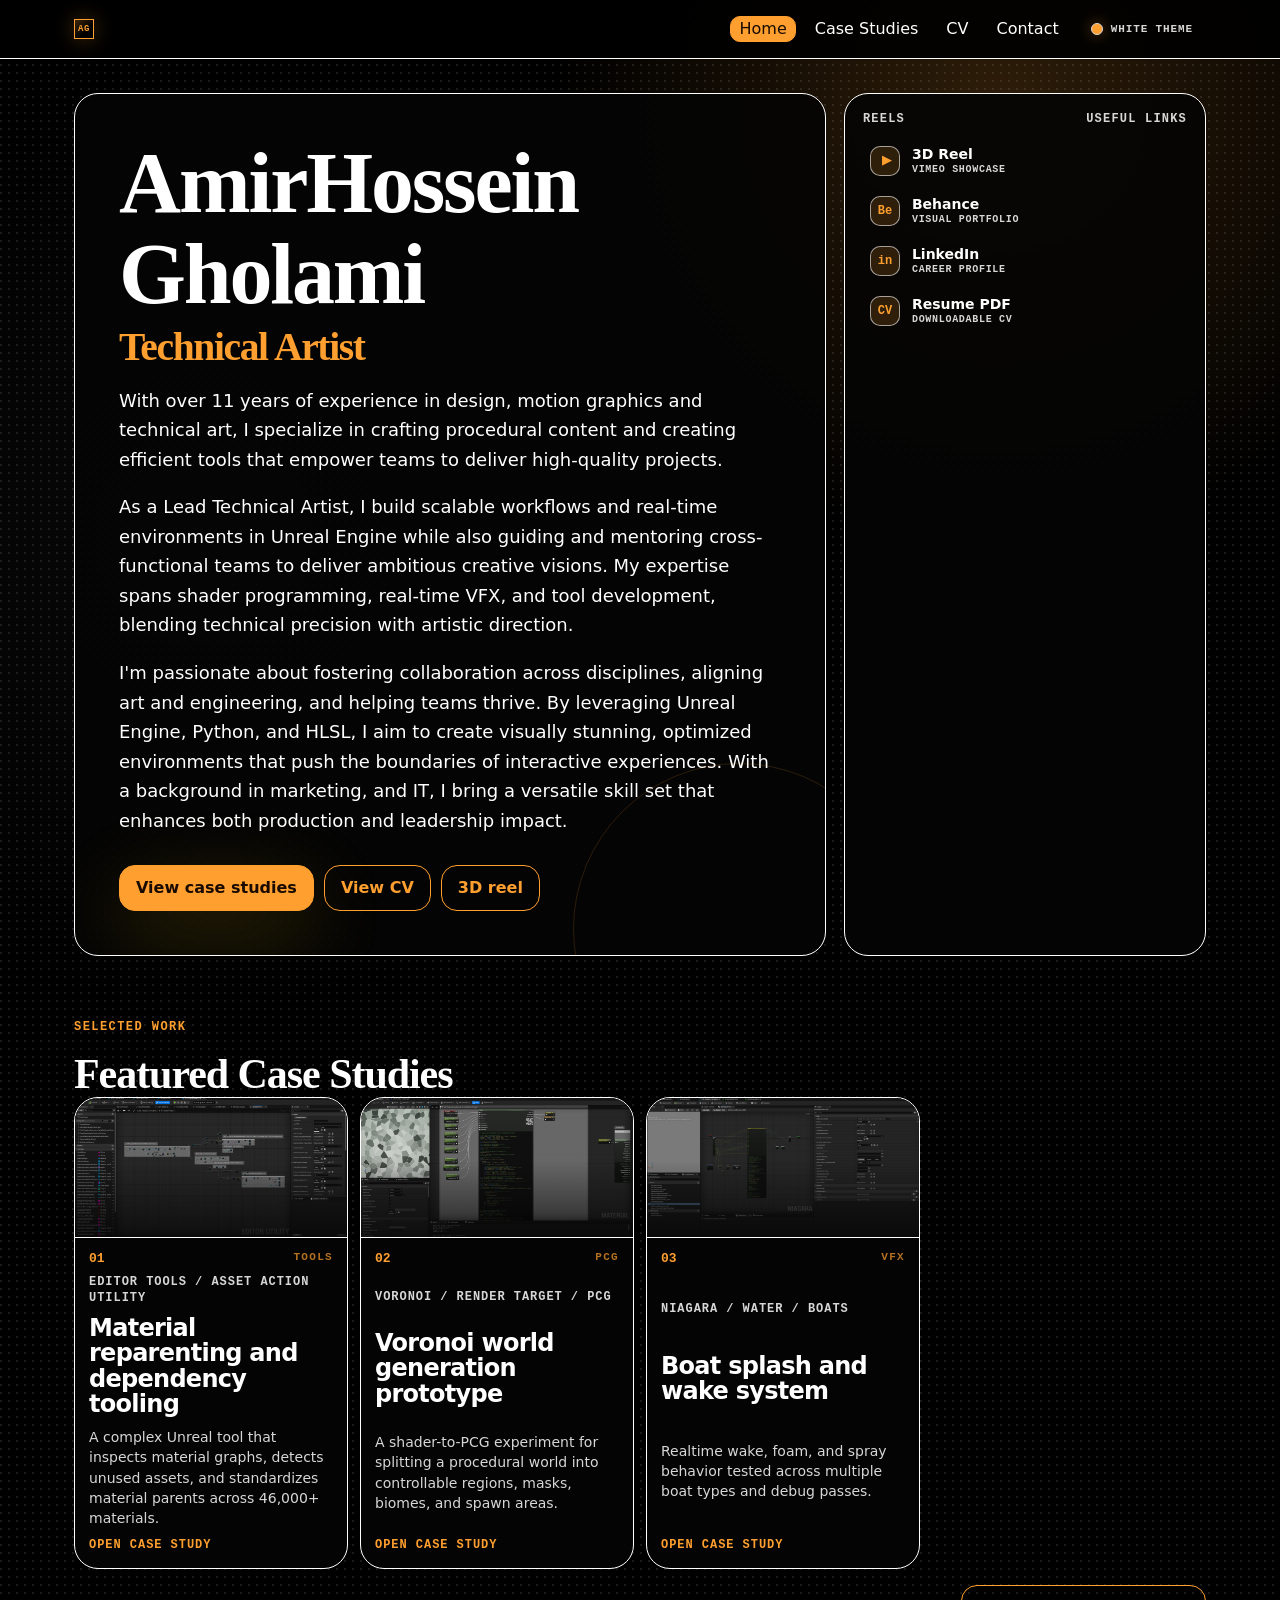
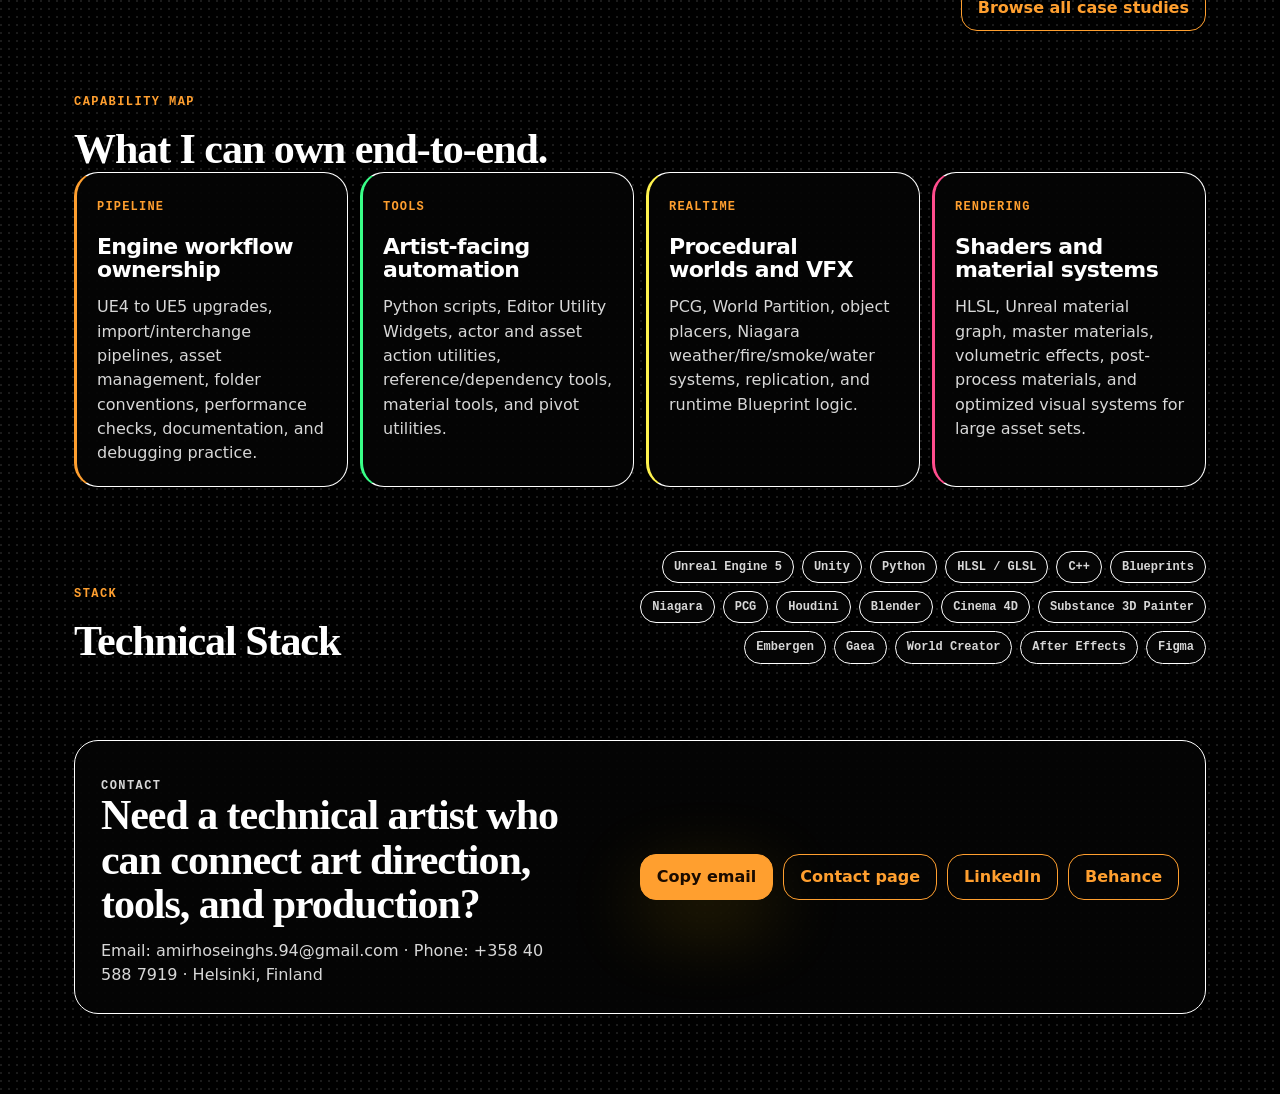
==== index.html @ 8583f456 "Publish website" ====
﻿<!doctype html>
<html lang="en">
<head>
  <meta charset="utf-8" />
  <meta name="viewport" content="width=device-width, initial-scale=1" />
  <title>Amir Hossein Gholami | Technical Art Portfolio</title>
  <script>try{var p=new URLSearchParams(location.search);var t=p.get('theme')||localStorage.getItem('amir-portfolio-theme');if(t==='light'||t==='dark'){document.documentElement.dataset.theme=t;localStorage.setItem('amir-portfolio-theme',t);}}catch(error){}</script>
  <link rel="stylesheet" href="css/portfolio.css" />
</head>
<body data-section="home">
  <header class="site-header">
    <nav class="nav" aria-label="Portfolio navigation">
      <a class="brand" href="index.html" aria-label="Amir Hossein Gholami portfolio home">
        <span class="brand-mark">AG</span>
      </a>
      <div class="nav-links">
        <a href="index.html" aria-current="page">Home</a>
        <a href="case-studies.html">Case Studies</a>
        <a href="cv.html">CV</a>
        <a href="contact.html">Contact</a>
        <button class="theme-toggle" type="button" data-theme-toggle aria-label="Switch to white theme" aria-pressed="false">White theme</button>
      </div>
    </nav>
  </header>

  <main>
    <section class="hero-shell" aria-labelledby="hero-title">
      <div class="hero-copy">
        <h1 id="hero-title"><span>AmirHossein Gholami</span><span class="hero-title-role">Technical Artist</span></h1>
        <p class="hero-lede">With over 11 years of experience in design, motion graphics and technical art, I specialize in crafting procedural content and creating efficient tools that empower teams to deliver high-quality projects.</p>
        <p class="hero-lede">As a Lead Technical Artist, I build scalable workflows and real-time environments in Unreal Engine while also guiding and mentoring cross-functional teams to deliver ambitious creative visions. My expertise spans shader programming, real-time VFX, and tool development, blending technical precision with artistic direction.</p>
        <p class="hero-lede">I'm passionate about fostering collaboration across disciplines, aligning art and engineering, and helping teams thrive. By leveraging Unreal Engine, Python, and HLSL, I aim to create visually stunning, optimized environments that push the boundaries of interactive experiences. With a background in marketing, and IT, I bring a versatile skill set that enhances both production and leadership impact.</p>
        <div class="action-row">
          <a class="primary-action" href="case-studies.html">View case studies</a>
          <a class="secondary-action" href="cv.html">View CV</a>
          <a class="secondary-action" href="https://vimeo.com/789428774" target="_blank" rel="noreferrer">3D reel</a>
        </div>
      </div>
      <aside class="hero-board reel-board" aria-label="Reels and useful links">
        <div class="board-topline"><span>Reels</span><span>Useful links</span></div>
        <div class="reel-card-grid">
          <a class="reel-card reel-video" href="https://vimeo.com/789428774" target="_blank" rel="noreferrer">
            <span class="reel-thumb" aria-hidden="true"><span class="play-mark">▶</span></span>
            <span class="reel-copy"><strong>3D Reel</strong><em>Vimeo showcase</em></span>
          </a>
          <a class="reel-card reel-behance" href="http://www.behance.net/amirzakeo" target="_blank" rel="noreferrer">
            <span class="reel-thumb" aria-hidden="true"><span>Be</span></span>
            <span class="reel-copy"><strong>Behance</strong><em>Visual portfolio</em></span>
          </a>
          <a class="reel-card reel-linkedin" href="https://fi.linkedin.com/in/amirhosseingholami" target="_blank" rel="noreferrer">
            <span class="reel-thumb" aria-hidden="true"><span>in</span></span>
            <span class="reel-copy"><strong>LinkedIn</strong><em>Career profile</em></span>
          </a>
          <a class="reel-card reel-cv" href="assets/documents/AmirHosseinGholami-TA-CV.pdf" target="_blank" rel="noreferrer">
            <span class="reel-thumb" aria-hidden="true"><span>CV</span></span>
            <span class="reel-copy"><strong>Resume PDF</strong><em>Downloadable CV</em></span>
          </a>
        </div>
      </aside>
    </section>

    <section class="section split-section" id="projects" aria-labelledby="projects-title">
      <div>
        <p class="kicker">Selected work</p>
        <h2 id="projects-title">Featured Case Studies</h2>
      </div>
    </section>

    <section class="project-grid featured-grid" aria-label="Featured case study links">
      <a class="project-tile" href="projects/material-reparenting-tool.html">
        <span class="tile-media"><img src="assets/case-studies/MaterialReparentingTool/MaterialReparenting.png" alt="Material reparenting tool screenshot" /></span>
        <span class="tile-body" data-category="Tools">
          <span class="tile-index">01</span>
          <span class="tile-meta">Editor Tools / Asset Action Utility</span>
          <h3>Material reparenting and dependency tooling</h3>
          <p>A complex Unreal tool that inspects material graphs, detects unused assets, and standardizes material parents across 46,000+ materials.</p>
          <span class="tile-link">Open case study</span>
        </span>
      </a>
      <a class="project-tile" href="projects/voronoi-world-generation.html">
        <span class="tile-media"><img src="assets/case-studies/VoronoiWorldGenerator/VoronoiWorldGenerator.png" alt="Voronoi procedural world generation screenshot" /></span>
        <span class="tile-body" data-category="PCG">
          <span class="tile-index">02</span>
          <span class="tile-meta">Voronoi / Render Target / PCG</span>
          <h3>Voronoi world generation prototype</h3>
          <p>A shader-to-PCG experiment for splitting a procedural world into controllable regions, masks, biomes, and spawn areas.</p>
          <span class="tile-link">Open case study</span>
        </span>
      </a>
      <a class="project-tile" href="projects/boat-splash-system.html">
        <span class="tile-media"><img src="assets/case-studies/BoatSplashSystem/BoatSplashSystem.png" alt="Boat splash system screenshot" /></span>
        <span class="tile-body" data-category="VFX">
          <span class="tile-index">03</span>
          <span class="tile-meta">Niagara / Water / Boats</span>
          <h3>Boat splash and wake system</h3>
          <p>Realtime wake, foam, and spray behavior tested across multiple boat types and debug passes.</p>
          <span class="tile-link">Open case study</span>
        </span>
      </a>
    </section>

    <div class="section-cta">
      <a class="secondary-action" href="case-studies.html">Browse all case studies</a>
    </div>

    <section class="section" id="capabilities" aria-labelledby="capabilities-title">
      <div class="section-head">
        <div>
          <p class="kicker">Capability map</p>
          <h2 id="capabilities-title">What I can own end-to-end.</h2>
        </div>
      </div>
      <div class="capability-lanes">
        <article class="lane-card"><span>Pipeline</span><h3>Engine workflow ownership</h3><p>UE4 to UE5 upgrades, import/interchange pipelines, asset management, folder conventions, performance checks, documentation, and debugging practice.</p></article>
        <article class="lane-card"><span>Tools</span><h3>Artist-facing automation</h3><p>Python scripts, Editor Utility Widgets, actor and asset action utilities, reference/dependency tools, material tools, and pivot utilities.</p></article>
        <article class="lane-card"><span>Realtime</span><h3>Procedural worlds and VFX</h3><p>PCG, World Partition, object placers, Niagara weather/fire/smoke/water systems, replication, and runtime Blueprint logic.</p></article>
        <article class="lane-card"><span>Rendering</span><h3>Shaders and material systems</h3><p>HLSL, Unreal material graph, master materials, volumetric effects, post-process materials, and optimized visual systems for large asset sets.</p></article>
      </div>
    </section>

    <section class="section stack-section" id="stack" aria-labelledby="stack-title">
      <div>
        <p class="kicker">Stack</p>
        <h2 id="stack-title">Technical Stack</h2>
      </div>
      <div class="stack-cloud" aria-label="Tools and technologies">
        <span>Unreal Engine 5</span><span>Unity</span><span>Python</span><span>HLSL / GLSL</span><span>C++</span><span>Blueprints</span><span>Niagara</span><span>PCG</span><span>Houdini</span><span>Blender</span><span>Cinema 4D</span><span>Substance 3D Painter</span><span>Embergen</span><span>Gaea</span><span>World Creator</span><span>After Effects</span><span>Figma</span>
      </div>
    </section>

    <section class="contact-band" id="contact" aria-labelledby="contact-title">
      <div>
        <p class="kicker">Contact</p>
        <h2 id="contact-title">Need a technical artist who can connect art direction, tools, and production?</h2>
        <p>Email: <span id="emailText">amirhoseinghs.94@gmail.com</span> · Phone: +358 40 588 7919 · Helsinki, Finland</p>
      </div>
      <div class="contact-actions">
        <button class="primary-action" type="button" data-copy-email>Copy email</button>
        <a class="secondary-action" href="contact.html">Contact page</a>
        <a class="secondary-action" href="https://fi.linkedin.com/in/amirhosseingholami" target="_blank" rel="noreferrer">LinkedIn</a>
        <a class="secondary-action" href="http://www.behance.net/amirzakeo" target="_blank" rel="noreferrer">Behance</a>
      </div>
    </section>
  </main>

  <div class="toast" id="toast" role="status" aria-live="polite">Email copied</div>
  <script src="js/portfolio.js"></script>
</body>
</html>
---- css/portfolio.css ----
:root {
  color-scheme: dark;
  --bg: #000000;
  --surface: #050505;
  --surface-warm: #0d0d0d;
  --fg: #ffffff;
  --fg-2: #f8f7ff;
  --muted: #d7d7d7;
  --meta: #FDC800;
  --border: #ffffff;
  --border-soft: rgba(255, 255, 255, 0.32);
  --canvas-dot: rgba(150, 150, 150, 0.18);
  --accent: #FDC800;
  --accent-on: #0a0a00;
  --accent-hover: color-mix(in oklab, var(--accent), black 8%);
  --accent-active: color-mix(in oklab, var(--accent), black 14%);
  --success: #39ff88;
  --warn: #fff34d;
  --danger: #ff4d8d;
  --font-display: Georgia, "Times New Roman", serif;
  --font-body: Inter, system-ui, sans-serif;
  --font-mono: "SF Mono", ui-monospace, Menlo, monospace;
  --text-xs: 12px;
  --text-sm: 14px;
  --text-base: 16px;
  --text-lg: 18px;
  --text-xl: 24px;
  --text-2xl: 36px;
  --text-3xl: 54px;
  --text-4xl: 76px;
  --leading-body: 1.52;
  --leading-tight: 1.06;
  --tracking-display: -0.025em;
  --space-1: 4px;
  --space-2: 8px;
  --space-3: 12px;
  --space-4: 16px;
  --space-5: 20px;
  --space-6: 24px;
  --space-8: 32px;
  --space-12: 48px;
  --section-y-desktop: 96px;
  --section-y-tablet: 68px;
  --section-y-phone: 48px;
  --radius-sm: 10px;
  --radius-md: 16px;
  --radius-lg: 24px;
  --radius-pill: 9999px;
  --elev-flat: none;
  --elev-ring: 0 0 0 1px var(--border);
  --elev-raised: 0 24px 80px rgba(253, 200, 0, 0.2);
  --focus-ring: 0 0 0 4px rgba(253, 200, 0, 0.34);
  --motion-fast: 150ms;
  --motion-base: 240ms;
  --ease-standard: cubic-bezier(0.2, 0, 0, 1);
  --container-max: 1180px;
  --container-gutter-desktop: 36px;
  --container-gutter-tablet: 24px;
  --container-gutter-phone: 16px;
}

:root[data-theme="light"] {
  color-scheme: light;
  --bg: #ffffff;
  --surface: #ffffff;
  --surface-warm: #f2f2f2;
  --fg: #050505;
  --fg-2: #111111;
  --muted: #4d4d4d;
  --meta: #9b7600;
  --border: #050505;
  --border-soft: rgba(0, 0, 0, 0.18);
  --canvas-dot: rgba(115, 115, 115, 0.16);
  --accent: #FDC800;
  --accent-on: #050505;
  --accent-hover: color-mix(in oklab, var(--accent), black 8%);
  --accent-active: color-mix(in oklab, var(--accent), black 14%);
  --success: #067a3d;
  --warn: #9b7600;
  --danger: #b4234e;
  --elev-raised: 0 18px 54px rgba(0, 0, 0, 0.12);
  --focus-ring: 0 0 0 4px rgba(253, 200, 0, 0.42);
}

body[data-section="case-studies"] {
  --accent: #35e07d;
  --accent-on: #021208;
  --accent-hover: color-mix(in oklab, var(--accent), black 8%);
  --accent-active: color-mix(in oklab, var(--accent), black 14%);
  --focus-ring: 0 0 0 4px color-mix(in oklab, var(--accent) 34%, transparent);
}

body[data-section="home"] {
  --accent: #ff9f2f;
  --accent-on: #1a0b00;
  --accent-hover: color-mix(in oklab, var(--accent), black 8%);
  --accent-active: color-mix(in oklab, var(--accent), black 14%);
  --focus-ring: 0 0 0 4px color-mix(in oklab, var(--accent) 34%, transparent);
}

body[data-section="cv"] {
  --accent: #4da3ff;
  --accent-on: #03101f;
  --accent-hover: color-mix(in oklab, var(--accent), black 8%);
  --accent-active: color-mix(in oklab, var(--accent), black 14%);
  --focus-ring: 0 0 0 4px color-mix(in oklab, var(--accent) 34%, transparent);
}

body[data-section="contact"] {
  --accent: #FDC800;
  --accent-on: #0a0a00;
  --accent-hover: color-mix(in oklab, var(--accent), black 8%);
  --accent-active: color-mix(in oklab, var(--accent), black 14%);
  --focus-ring: 0 0 0 4px color-mix(in oklab, var(--accent) 34%, transparent);
}

:root[data-theme="light"] body[data-section="home"] {
  --accent: #a84f00;
  --accent-on: #ffffff;
  --focus-ring: 0 0 0 4px color-mix(in oklab, var(--accent) 28%, transparent);
}
:root[data-theme="light"] body[data-section="case-studies"] { --accent-on: #021208; }
:root[data-theme="light"] body[data-section="cv"] { --accent-on: #03101f; }
:root[data-theme="light"] body[data-section="contact"] {
  --accent: #FDC800;
  --accent-on: #0a0a00;
  --focus-ring: 0 0 0 4px color-mix(in oklab, var(--accent) 42%, transparent);
}

* { box-sizing: border-box; }
html { scroll-behavior: smooth; overflow-x: clip; }
body {
  margin: 0;
  min-height: 100vh;
  width: 100%;
  overflow-x: hidden;
  color: var(--fg);
  background:
    radial-gradient(circle at 1px 1px, var(--canvas-dot) 1px, transparent 0) 0 0 / 8px 8px,
    radial-gradient(circle at 78% 4%, color-mix(in oklab, var(--accent) 18%, transparent), transparent 28rem),
    radial-gradient(circle at 16% 20%, color-mix(in oklab, var(--surface-warm) 64%, transparent), transparent 30rem),
    linear-gradient(180deg, var(--bg), color-mix(in oklab, var(--bg), black 18%));
  font: var(--text-base)/var(--leading-body) var(--font-body);
  -webkit-font-smoothing: antialiased;
}

a { color: inherit; text-decoration: none; }
button { font: inherit; }
img, svg, video, canvas, iframe { max-width: 100%; }
main, section, article, aside, div, header, footer, nav, form, label, input, textarea, select, button, a, p, li, h1, h2, h3, strong, span { min-width: 0; }
p, li, a, strong, span, input, textarea, select { overflow-wrap: anywhere; }

.site-header {
  position: sticky;
  top: 0;
  z-index: 20;
  border-bottom: 1px solid var(--border);
  background: color-mix(in oklab, var(--bg) 90%, transparent);
  backdrop-filter: blur(14px);
  transform: translateY(0);
  transition: transform var(--motion-base) var(--ease-standard);
  will-change: transform;
}

.site-header.is-hidden {
  transform: translateY(-100%);
}

.nav {
  max-width: var(--container-max);
  min-height: 58px;
  margin: 0 auto;
  padding: 0 var(--container-gutter-tablet);
  display: flex;
  align-items: center;
  justify-content: space-between;
  gap: 18px;
}

.brand, .nav-links, .action-row, .contact-actions { display: flex; align-items: center; gap: 10px; flex-wrap: wrap; }
.brand { color: var(--muted); font: 700 13px/1 var(--font-mono); letter-spacing: .04em; text-transform: uppercase; }
.brand-mark {
  width: 20px;
  height: 20px;
  display: grid;
  place-items: center;
  border: 1px solid var(--accent);
  color: var(--accent);
  background: linear-gradient(135deg, color-mix(in oklab, var(--accent) 24%, transparent), transparent 64%);
  font: 800 9px/1 var(--font-mono);
  box-shadow: 0 0 20px color-mix(in oklab, var(--accent) 28%, transparent);
}

.nav-links a, .text-button, .theme-toggle {
  border: 1px solid transparent;
  border-radius: var(--radius-sm);
  background: transparent;
  color: var(--fg);
  cursor: pointer;
}

.nav-links a {
  min-height: 0;
  display: inline-flex;
  align-items: center;
  line-height: 1;
  padding: 4px 8px;
}

.text-button, .theme-toggle {
  min-height: 40px;
  padding: 0 12px;
}

.nav-links a:hover, .text-button:hover, .theme-toggle:hover, .nav-links a:focus-visible, .text-button:focus-visible, .theme-toggle:focus-visible {
  border-color: var(--accent);
  color: var(--accent);
  background: color-mix(in oklab, var(--accent) 10%, transparent);
  outline: none;
}

.nav-links a[href*="index"]:hover,
.nav-links a[href*="index"]:focus-visible {
  border-color: #a84f00;
  color: #a84f00;
  background: color-mix(in oklab, #a84f00 12%, transparent);
}

.nav-links a[href*="case-studies"]:hover,
.nav-links a[href*="case-studies"]:focus-visible {
  border-color: #35e07d;
  color: #35e07d;
  background: color-mix(in oklab, #35e07d 12%, transparent);
}

.nav-links a[href*="cv"]:hover,
.nav-links a[href*="cv"]:focus-visible {
  border-color: #4da3ff;
  color: #4da3ff;
  background: color-mix(in oklab, #4da3ff 12%, transparent);
}

.nav-links a[href*="contact"]:hover,
.nav-links a[href*="contact"]:focus-visible {
  border-color: #FDC800;
  color: #0a0a00;
  background: color-mix(in oklab, #FDC800 62%, transparent);
}

.theme-toggle {
  display: inline-flex;
  align-items: center;
  justify-content: center;
  gap: 8px;
  color: var(--muted);
  font: 800 11px/1 var(--font-mono);
  letter-spacing: .08em;
  text-transform: uppercase;
}

.theme-toggle::before {
  content: "";
  width: 10px;
  height: 10px;
  border: 1px solid currentColor;
  border-radius: 50%;
  background: var(--accent);
  box-shadow: 0 0 14px color-mix(in oklab, var(--accent) 38%, transparent);
}

.nav-links a[aria-current="page"] {
  padding: 4px 8px;
  border-color: var(--accent);
  color: var(--accent-on);
  background: var(--accent);
}

.nav-links a[href*="case-studies"][aria-current="page"] {
  border-color: #35e07d;
  color: #021208;
  background: #35e07d;
}

.nav-links a[href*="cv"][aria-current="page"] {
  border-color: #4da3ff;
  color: #03101f;
  background: #4da3ff;
}

.nav-links a[href*="contact"][aria-current="page"] {
  border-color: #FDC800;
  color: #0a0a00;
  background: #FDC800;
}

.nav-links a[aria-current="page"]:hover,
.nav-links a[aria-current="page"]:focus-visible {
  color: var(--accent-on);
  background: var(--accent-hover);
}

main { width: 100%; max-width: var(--container-max); margin: 0 auto; padding: 34px var(--container-gutter-tablet) 80px; }

.hero-shell {
  display: grid;
  grid-template-columns: minmax(0, 1.35fr) minmax(320px, .65fr);
  gap: 18px;
  align-items: stretch;
}

.hero-copy, .hero-board, .project-tile, .lane-card, .contact-band, .article-card, .article-hero, .evidence-table, .next-project, .media-panel, .contact-intro, .contact-card, .contact-form-panel, .cv-intro, .cv-snapshot, .profile-card, .timeline-body, .cv-list-card, .tool-card {
  width: 100%;
  border: 1px solid var(--border);
  border-radius: var(--radius-lg);
  background: color-mix(in oklab, var(--surface) 92%, transparent);
}

.hero-copy { padding: clamp(22px, 5vw, 44px); position: relative; overflow: hidden; }
.hero-copy::after {
  content: "";
  position: absolute;
  inset: auto -80px -140px auto;
  width: 330px;
  height: 330px;
  border: 1px solid color-mix(in oklab, var(--accent) 35%, transparent);
  border-radius: 50%;
  opacity: .45;
  pointer-events: none;
}

.kicker {
  margin: 0 0 18px;
  color: var(--accent);
  font: 700 var(--text-xs)/1.2 var(--font-mono);
  letter-spacing: .12em;
  text-transform: uppercase;
}

h1, h2, h3 { margin: 0; text-wrap: balance; overflow-wrap: anywhere; }
h1 { max-width: 12ch; font: 760 clamp(44px, 9vw, 86px)/var(--leading-tight) var(--font-display); letter-spacing: var(--tracking-display); }
#hero-title { max-width: 13ch; display: grid; gap: 8px; }
.hero-title-role { display: block; font-size: .46em; line-height: 1; letter-spacing: -.035em; color: var(--accent); }
h2 { font: 740 clamp(26px, 4.6vw, 42px)/var(--leading-tight) var(--font-display); letter-spacing: var(--tracking-display); }
h3 { font-size: clamp(20px, 2.3vw, 30px); line-height: 1.05; letter-spacing: -.03em; }

.hero-lede { max-width: 70ch; margin: 18px 0 0; color: var(--fg); font-size: clamp(16px, 1.7vw, 18px); line-height: 1.64; }
.action-row { margin-top: 30px; }
.primary-action, .secondary-action {
  min-height: 46px;
  display: inline-flex;
  align-items: center;
  justify-content: center;
  gap: 10px;
  padding: 0 16px;
  border-radius: var(--radius-md);
  border: 1px solid var(--accent);
  cursor: pointer;
  font-weight: 700;
  transition: transform var(--motion-fast) var(--ease-standard), box-shadow var(--motion-fast) var(--ease-standard), background var(--motion-fast) var(--ease-standard);
}
.primary-action { color: var(--accent-on); background: var(--accent); box-shadow: var(--elev-raised); }
.secondary-action { color: var(--accent); background: transparent; }
.primary-action:hover, .secondary-action:hover { transform: translateY(-2px); }

.hero-board { padding: 18px; display: grid; align-content: start; gap: 12px; }
.board-topline { display: flex; justify-content: space-between; color: var(--muted); font: 700 12px/1.2 var(--font-mono); text-transform: uppercase; letter-spacing: .1em; }
.signal-grid { display: grid; grid-template-columns: repeat(2, 1fr); gap: 10px; }
.signal-grid div { min-height: 132px; display: grid; align-content: space-between; padding: 16px; border: 1px solid var(--border); border-radius: var(--radius-md); background: var(--surface-warm); }
.signal-value { font: 800 clamp(32px, 5vw, 54px)/1 var(--font-mono); color: var(--fg); letter-spacing: -.08em; }
.signal-label { color: var(--muted); }
.availability-card { display: grid; grid-template-columns: auto 1fr; gap: 12px; align-items: start; padding: 16px; border-radius: var(--radius-md); background: color-mix(in oklab, var(--success) 12%, transparent); border: 1px solid color-mix(in oklab, var(--success) 40%, var(--border)); }
.availability-card p { margin: 0; color: var(--fg); }
.status-dot { width: 11px; height: 11px; margin-top: 7px; border-radius: 50%; background: var(--success); box-shadow: 0 0 20px var(--success); }

.reel-board { min-height: 100%; }
.reel-card-grid { display: grid; gap: 4px; }
.reel-card {
  display: flex;
  align-items: center;
  gap: 12px;
  min-height: 44px;
  padding: 7px 6px;
  border: 1px solid transparent;
  border-radius: var(--radius-sm);
  background: transparent;
  transition: color var(--motion-fast) var(--ease-standard), border-color var(--motion-fast) var(--ease-standard), background var(--motion-fast) var(--ease-standard);
}
.reel-card:hover, .reel-card:focus-visible {
  border-color: color-mix(in oklab, var(--accent) 64%, transparent);
  background: color-mix(in oklab, var(--accent) 8%, transparent);
  outline: none;
}
.reel-thumb {
  flex: 0 0 30px;
  width: 30px;
  height: 30px;
  display: inline-grid;
  place-items: center;
  border: 1px solid color-mix(in oklab, var(--border) 58%, transparent);
  border-radius: var(--radius-sm);
  background: color-mix(in oklab, var(--accent) 16%, transparent);
  color: var(--accent);
  font: 900 12px/1 var(--font-mono);
}
.reel-video .reel-thumb,
.reel-behance .reel-thumb,
.reel-linkedin .reel-thumb,
.reel-cv .reel-thumb { background: color-mix(in oklab, var(--accent) 16%, transparent); color: var(--accent); }
.play-mark { transform: translateX(2px); }
.reel-copy { display: grid; align-content: center; gap: 3px; }
.reel-copy strong { font-size: 14px; line-height: 1.05; }
.reel-copy em { color: var(--muted); font: 700 10px/1.2 var(--font-mono); letter-spacing: .07em; text-transform: uppercase; font-style: normal; }

.section { margin-top: 64px; }
.split-section, .section-head, .stack-section, .contact-band { display: grid; grid-template-columns: minmax(0, .9fr) minmax(300px, 1.1fr); gap: 22px; align-items: end; }
.section-head:not(:has(.section-note)) { grid-template-columns: 1fr; }
.section-note { margin: 0; color: var(--muted); font-size: 17px; }

.project-grid { display: grid; grid-template-columns: repeat(4, minmax(0, 1fr)); gap: 12px; }
.project-tile {
  width: 100%;
  min-height: 330px;
  padding: 0;
  display: grid;
  grid-template-rows: 140px 1fr;
  overflow: hidden;
  transition: transform 180ms ease, border-color 180ms ease, background 180ms ease;
}
.project-tile:hover, .project-tile:focus-visible { transform: translateY(-4px); border-color: var(--accent); outline: none; }
.project-tile.featured { grid-column: span 2; }
.tile-media { position: relative; min-height: 140px; border-bottom: 1px solid var(--border); overflow: hidden; background: var(--surface-warm); }
.tile-media img, .media-frame img { width: 100%; height: 100%; display: block; object-fit: cover; }
.tile-media::after, .media-frame::after {
  content: "";
  position: absolute;
  inset: 0;
  background: linear-gradient(180deg, transparent 45%, color-mix(in oklab, var(--bg) 62%, transparent));
  pointer-events: none;
}
.tile-body { min-height: 190px; padding: 14px; display: grid; align-content: space-between; gap: 10px; position: relative; }
.tile-body::before {
  content: attr(data-category);
  position: absolute;
  top: 14px;
  right: 14px;
  color: color-mix(in oklab, var(--accent) 70%, transparent);
  font: 800 11px/1 var(--font-mono);
  letter-spacing: .12em;
  text-transform: uppercase;
}
.tile-index { color: var(--accent); font: 800 13px/1 var(--font-mono); }
.tile-meta, .tile-link { color: var(--muted); font: 700 12px/1.3 var(--font-mono); letter-spacing: .08em; text-transform: uppercase; }
.project-tile h3 { font-size: clamp(18px, 1.9vw, 24px); }
.project-tile p { margin: 0; color: var(--muted); font-size: 14px; line-height: 1.45; }
.tile-link { color: var(--accent); }
.section-cta { margin-top: 16px; display: flex; justify-content: flex-end; }

.capability-lanes { display: grid; grid-template-columns: repeat(4, 1fr); gap: 12px; }
.lane-card { padding: 20px; border-left: 3px solid var(--accent); }
.lane-card:nth-child(2) { border-left-color: var(--success); }
.lane-card:nth-child(3) { border-left-color: var(--warn); }
.lane-card:nth-child(4) { border-left-color: var(--danger); }
.lane-card span { color: var(--accent); font: 800 12px/1 var(--font-mono); text-transform: uppercase; letter-spacing: .1em; }
.lane-card h3 { margin-top: 18px; font-size: 22px; }
.lane-card p { margin: 14px 0 0; color: var(--muted); }
.stack-cloud { display: flex; flex-wrap: wrap; gap: 8px; justify-content: flex-end; }
.stack-cloud span { max-width: 100%; border: 1px solid var(--border); border-radius: 999px; padding: 8px 11px; color: var(--muted); background: var(--surface); font: 700 12px/1.2 var(--font-mono); }
.contact-band { margin-top: 76px; padding: 26px; align-items: center; }
.contact-band p { margin: 12px 0 0; color: var(--muted); }
.contact-actions { justify-content: flex-end; }

.listing-hero { margin-bottom: 18px; }
.case-study-index { margin-top: 18px; }

.contact-page {
  display: grid;
  grid-template-columns: minmax(0, 1fr) 360px;
  gap: 18px;
  align-items: stretch;
}
.contact-intro { padding: clamp(26px, 5vw, 52px); }
.contact-intro h1 { max-width: 13ch; }
.contact-methods { display: grid; gap: 10px; margin-top: 30px; }
.contact-methods a {
  width: 100%;
  display: grid;
  gap: 7px;
  padding: 14px;
  border: 1px solid var(--border);
  border-radius: var(--radius-sm);
  background: var(--surface-warm);
  transition: border-color 160ms ease, transform 160ms ease;
}
.contact-methods a:hover { border-color: var(--accent); transform: translateY(-2px); }
.contact-methods span { color: var(--accent); font: 800 11px/1 var(--font-mono); letter-spacing: .1em; text-transform: uppercase; }
.contact-methods strong { overflow-wrap: anywhere; }
.contact-card { padding: 22px; display: grid; gap: 12px; align-content: start; }
.contact-card .primary-action, .contact-card .secondary-action { width: 100%; }
.contact-form-panel {
  margin-top: 18px;
  padding: 26px;
  display: grid;
  grid-template-columns: minmax(0, .75fr) minmax(320px, 1.25fr);
  gap: 24px;
  align-items: start;
}
.contact-form { display: grid; gap: 12px; min-width: 0; }
.contact-form label { display: grid; gap: 7px; color: var(--muted); font: 800 12px/1.2 var(--font-mono); letter-spacing: .08em; text-transform: uppercase; }
.contact-form input, .contact-form textarea, .contact-form select {
  width: 100%;
  border: 1px solid var(--border);
  border-radius: var(--radius-sm);
  background: var(--surface-warm);
  color: var(--fg);
  padding: 13px 12px;
  font: 500 15px/1.4 var(--font-body);
}
.contact-form textarea { resize: vertical; min-height: 132px; }
.contact-form input:focus, .contact-form textarea:focus, .contact-form select:focus { outline: none; border-color: var(--accent); box-shadow: var(--focus-ring); }

.cv-hero {
  display: grid;
  grid-template-columns: minmax(0, 1fr) 380px;
  gap: 18px;
  align-items: stretch;
}
.cv-intro { padding: clamp(26px, 5vw, 52px); position: relative; overflow: hidden; }
.cv-intro::after {
  content: "";
  position: absolute;
  right: -90px;
  bottom: -120px;
  width: 320px;
  height: 320px;
  border: 1px solid color-mix(in oklab, var(--accent) 36%, transparent);
  border-radius: 50%;
  box-shadow: inset 0 0 40px color-mix(in oklab, var(--accent) 12%, transparent);
}
.cv-intro h1 { max-width: 13ch; }
.cv-snapshot { padding: 20px; display: grid; gap: 12px; align-content: start; }
.cv-stat { padding: 16px; border: 1px solid var(--border); border-radius: var(--radius-md); background: var(--surface-warm); }
.cv-stat span { display: block; color: var(--accent); font: 800 clamp(34px, 5vw, 54px)/1 var(--font-mono); letter-spacing: -.08em; }
.cv-stat p { margin: 10px 0 0; color: var(--muted); }
.compact-head { align-items: start; }
.profile-grid, .cv-columns, .tool-grid { display: grid; grid-template-columns: repeat(3, minmax(0, 1fr)); gap: 12px; }
.profile-card, .cv-list-card, .tool-card { padding: 20px; }
.profile-card span, .tool-card span { color: var(--accent); font: 800 12px/1 var(--font-mono); text-transform: uppercase; letter-spacing: .1em; }
.profile-card h3, .tool-card h3 { margin-top: 16px; font-size: 24px; }
.profile-card p, .tool-card p, .cv-list-card li, .timeline-panel li { color: var(--muted); }
.timeline { position: relative; display: grid; gap: 18px; }
.timeline-track {
  position: relative;
  display: grid;
  grid-template-columns: repeat(8, minmax(0, 1fr));
  gap: 8px;
  padding: 22px 0 8px;
  direction: ltr;
}
.timeline-track.role-track { align-items: start; }
.timeline-track::before {
  content: "";
  position: absolute;
  left: 7%;
  right: 7%;
  top: 38px;
  height: 1px;
  background: var(--border);
  opacity: .78;
}
.timeline-dot {
  position: relative;
  z-index: 1;
  display: grid;
  justify-items: center;
  gap: 9px;
  padding: 0;
  border: 0;
  background: transparent;
  color: var(--muted);
  cursor: pointer;
  text-align: center;
  direction: ltr;
}
.timeline-dot::before {
  content: "";
  width: 30px;
  height: 30px;
  border: 1px solid var(--accent);
  border-radius: 50%;
  background: var(--surface);
  box-shadow: 0 0 18px color-mix(in oklab, var(--accent) 24%, transparent);
  transition: background var(--motion-fast) var(--ease-standard), transform var(--motion-fast) var(--ease-standard), box-shadow var(--motion-fast) var(--ease-standard);
}
.timeline-dot:hover::before,
.timeline-dot:focus-visible::before,
.timeline-dot.is-active::before {
  background: var(--accent);
  transform: scale(1.06);
  box-shadow: 0 0 26px color-mix(in oklab, var(--accent) 42%, transparent);
}
.timeline-dot:focus-visible { outline: none; }
.timeline-dot.current::after {
  content: "";
  position: absolute;
  top: -5px;
  left: 50%;
  width: 40px;
  height: 40px;
  border: 1px solid var(--accent);
  border-radius: 50%;
  transform: translateX(-50%);
  animation: timeline-pulse 1.7s ease-out infinite;
  pointer-events: none;
}
.timeline-dot span { color: var(--accent); font: 900 12px/1 var(--font-mono); text-transform: uppercase; letter-spacing: .08em; }
.timeline-dot strong {
  color: var(--fg);
  font-size: clamp(10px, .95vw, 13px);
  line-height: 1.2;
  max-width: 12ch;
  overflow-wrap: anywhere;
}
.timeline-panels { min-width: 0; }
.timeline-panel {
  width: 100%;
  border: 1px solid var(--border);
  border-radius: var(--radius-lg);
  background: color-mix(in oklab, var(--surface) 92%, transparent);
  padding: 22px;
}
.timeline-panel[hidden] { display: none; }
.timeline-panel h3 { font-size: clamp(24px, 3vw, 34px); }
.timeline-place { margin: 0 0 10px; color: var(--muted); font: 800 12px/1.2 var(--font-mono); text-transform: uppercase; letter-spacing: .1em; }
.timeline-panel ul, .cv-list-card ul { margin: 16px 0 0; padding-left: 20px; }
.timeline-panel li + li, .cv-list-card li + li { margin-top: 9px; }
.cv-list-card h3 { font-size: 24px; }
.cv-list-card:nth-child(2), .profile-card:nth-child(2), .tool-card:nth-child(2) { border-left: 3px solid var(--success); }
.cv-list-card:nth-child(3), .profile-card:nth-child(3), .tool-card:nth-child(3) { border-left: 3px solid var(--warn); }
.tool-card { border-left: 3px solid var(--accent); }
.tool-card:nth-child(4) { border-left-color: var(--danger); }
.tool-card:nth-child(5) { border-left-color: #4da3ff; }
.cv-cloud { justify-content: flex-start; }
.cv-cloud span { color: var(--tag-color, var(--muted)); border-color: color-mix(in oklab, var(--tag-color, var(--border)) 70%, var(--border)); background: color-mix(in oklab, var(--tag-color, var(--surface)) 14%, var(--surface)); }
.tag-shader { --tag-color: #FDC800; }
.tag-vfx { --tag-color: #35e07d; }
.tag-pcg { --tag-color: #4da3ff; }

:root[data-theme="light"] .tag-shader { --tag-color: #7a5d00; }
:root[data-theme="light"] .tag-vfx { --tag-color: #056b36; }
:root[data-theme="light"] .tag-pcg { --tag-color: #075da8; }
:root[data-theme="light"] .cv-cloud span { background: color-mix(in oklab, var(--tag-color) 10%, #ffffff); border-color: color-mix(in oklab, var(--tag-color) 54%, var(--border-soft)); }

@keyframes timeline-pulse {
  0% { opacity: .72; transform: translateX(-50%) scale(.62); }
  80%, 100% { opacity: 0; transform: translateX(-50%) scale(1.65); }
}

.article-nav { margin-bottom: 22px; }
.back-link { color: var(--accent); font: 800 12px/1 var(--font-mono); letter-spacing: .1em; text-transform: uppercase; }
.article-hero { padding: clamp(28px, 5vw, 52px); display: grid; grid-template-columns: minmax(0, 1fr) minmax(0, 320px); gap: 28px; align-items: end; }
.article-hero h1 { max-width: 13ch; font-size: clamp(42px, 7.5vw, 86px); }
.article-summary { margin: 24px 0 0; color: var(--fg); font-size: clamp(18px, 2vw, 22px); max-width: 70ch; }
.article-facts { display: grid; gap: 10px; }
.article-facts div { padding: 13px; border: 1px solid var(--border); border-radius: var(--radius-sm); background: var(--surface-warm); }
.article-facts span { display: block; color: var(--muted); font: 800 11px/1.2 var(--font-mono); text-transform: uppercase; letter-spacing: .1em; }
.article-facts strong { display: block; margin-top: 7px; color: var(--fg); overflow-wrap: anywhere; }

.media-panel { margin-top: 18px; overflow: hidden; }
.media-frame { position: relative; width: 100%; aspect-ratio: 16 / 7; background: var(--surface-warm); overflow: hidden; }
.media-caption { display: flex; justify-content: space-between; gap: 16px; padding: 14px 16px; border-top: 1px solid var(--border); color: var(--muted); font: 700 12px/1.4 var(--font-mono); text-transform: uppercase; letter-spacing: .08em; }
.media-carousel { display: grid; }
.carousel-stage { position: relative; background: var(--surface-warm); border-bottom: 1px solid var(--border); }
.carousel-slide { display: none; margin: 0; }
.carousel-slide.is-active { display: grid; }
.carousel-slide img, .video-frame {
  width: 100%;
  aspect-ratio: 16 / 9;
  display: block;
  background: #000;
}
.carousel-slide img { height: auto; max-height: min(72vh, 720px); object-fit: contain; }
.video-frame { position: relative; overflow: hidden; }
.video-frame iframe,
.video-frame video { position: absolute; inset: 0; width: 100%; height: 100%; border: 0; }
.video-frame video { object-fit: contain; background: #000; }
.carousel-slide figcaption {
  display: flex;
  align-items: center;
  justify-content: space-between;
  gap: 16px;
  padding: 13px 16px;
  border-top: 1px solid var(--border-soft);
  background: color-mix(in oklab, var(--surface) 82%, transparent);
}
.carousel-slide figcaption span {
  color: var(--accent);
  font: 800 11px/1 var(--font-mono);
  letter-spacing: .1em;
  text-transform: uppercase;
}
.carousel-slide figcaption strong { color: var(--fg); font-size: 14px; line-height: 1.35; text-align: right; }
.carousel-controls {
  display: flex;
  align-items: center;
  justify-content: space-between;
  gap: 12px;
  padding: 12px 16px;
  border-bottom: 1px solid var(--border);
}
.carousel-controls button {
  min-height: 34px;
  padding: 0 12px;
  border: 1px solid var(--accent);
  border-radius: var(--radius-sm);
  background: transparent;
  color: var(--accent);
  cursor: pointer;
  font: 800 11px/1 var(--font-mono);
  letter-spacing: .08em;
  text-transform: uppercase;
}
.carousel-controls button:hover, .carousel-controls button:focus-visible { background: var(--accent); color: var(--accent-on); outline: none; }
.carousel-dots { display: flex; align-items: center; justify-content: center; gap: 7px; flex-wrap: wrap; }
.carousel-dot {
  width: 9px;
  height: 9px;
  border: 1px solid var(--border);
  border-radius: 50%;
  background: transparent;
  padding: 0;
  cursor: pointer;
}
.carousel-dot.is-active { border-color: var(--accent); background: var(--accent); box-shadow: 0 0 14px color-mix(in oklab, var(--accent) 34%, transparent); }

.article-layout { margin-top: 18px; display: grid; grid-template-columns: minmax(0, 1fr) minmax(0, 320px); gap: 18px; align-items: start; }
.article-card { padding: 26px; }
.article-card + .article-card { margin-top: 18px; }
.article-card h2 { font-size: clamp(28px, 4vw, 42px); }
.article-card h3 { margin: 22px 0 8px; color: var(--fg); font: 800 18px/1.15 var(--font-body); }
.article-card p, .article-card li { color: var(--muted); }
.article-card ul { margin: 16px 0 0; padding-left: 20px; }
.article-card li + li { margin-top: 9px; }
.article-card code {
  padding: 2px 5px;
  border: 1px solid var(--border-soft);
  border-radius: 6px;
  color: var(--fg);
  background: var(--surface-warm);
  font: 0.92em/1.35 var(--font-mono);
}
.article-card pre {
  margin: 18px 0 0;
  padding: 16px;
  overflow-x: auto;
  border: 1px solid var(--border);
  border-radius: var(--radius-sm);
  background: #020202;
}
.article-card pre code { padding: 0; border: 0; background: transparent; white-space: pre; }
.md-table-wrap { margin-top: 18px; overflow-x: auto; border: 1px solid var(--border); border-radius: var(--radius-sm); }
.md-table { width: 100%; border-collapse: collapse; min-width: 620px; }
.md-table th, .md-table td { padding: 12px 14px; border-bottom: 1px solid var(--border-soft); text-align: left; vertical-align: top; }
.md-table th { color: var(--accent); font: 800 12px/1.2 var(--font-mono); text-transform: uppercase; letter-spacing: .06em; }
.md-table td { color: var(--muted); }
.md-table tr:last-child td { border-bottom: 0; }
.process-steps { counter-reset: step; display: grid; gap: 10px; margin-top: 16px; padding-left: 0; }
.process-steps li { counter-increment: step; list-style: none; padding: 14px; border: 1px solid var(--border); border-radius: var(--radius-sm); background: var(--surface-warm); }
.process-steps li::before { content: counter(step, decimal-leading-zero); display: block; margin-bottom: 8px; color: var(--accent); font: 800 12px/1 var(--font-mono); }
.side-rail { position: sticky; top: 84px; display: grid; gap: 14px; }
.evidence-table { padding: 18px; }
.evidence-table h2 { font-size: 28px; }
.evidence-row { display: grid; grid-template-columns: 92px 1fr; gap: 14px; padding: 13px 0; border-top: 1px solid var(--border); }
.evidence-row:first-of-type { margin-top: 12px; }
.evidence-row span { color: var(--accent); font: 800 12px/1.2 var(--font-mono); text-transform: uppercase; }
.evidence-row p { margin: 0; color: var(--muted); }
.next-project {
  padding: 20px;
  display: grid;
  gap: 8px;
  border-color: var(--accent);
  background: color-mix(in oklab, var(--accent) 14%, var(--surface));
  color: var(--fg);
  box-shadow: 0 16px 42px color-mix(in oklab, var(--accent) 20%, transparent);
}
.next-project:hover,
.next-project:focus-visible {
  transform: translateY(-2px);
  background: color-mix(in oklab, var(--accent) 22%, var(--surface));
  border-color: var(--accent);
  outline: none;
}
.next-project span { color: var(--accent); font: 800 12px/1 var(--font-mono); text-transform: uppercase; letter-spacing: .1em; }
.next-project strong { color: var(--fg); }

.toast { position: fixed; left: 50%; bottom: 24px; transform: translate(-50%, 14px); opacity: 0; pointer-events: none; padding: 11px 14px; border: 1px solid var(--success); border-radius: 999px; background: var(--surface); color: var(--fg); font: 800 12px/1.3 var(--font-mono); transition: opacity 180ms ease, transform 180ms ease; z-index: 40; }
.toast.show { opacity: 1; transform: translate(-50%, 0); }

@media (max-width: 930px) {
  .hero-shell, .split-section, .section-head, .stack-section, .contact-band, .article-hero, .article-layout, .contact-page, .contact-form-panel, .cv-hero { grid-template-columns: 1fr; }
  .project-grid, .capability-lanes, .profile-grid, .cv-columns, .tool-grid { grid-template-columns: repeat(2, 1fr); }
  .project-tile.featured { grid-column: span 2; }
  .stack-cloud, .contact-actions { justify-content: flex-start; }
  .side-rail { position: static; }
}

@media (max-width: 620px) {
  .nav { align-items: flex-start; flex-direction: column; padding: 12px var(--container-gutter-phone); gap: 12px; }
  .brand { width: 100%; }
  .nav-links { width: 100%; overflow: visible; flex-wrap: wrap; gap: 7px; padding-bottom: 0; }
  .nav-links a { padding: 5px 7px; font-size: 13px; }
  .theme-toggle { min-height: 34px; padding: 0 10px; font-size: 10px; }
  main { padding: 26px var(--container-gutter-phone) 60px; }
  .hero-shell { grid-template-columns: minmax(0, 1fr); }
  .hero-copy, .hero-board, .contact-intro, .contact-card, .contact-form-panel, .cv-intro, .cv-snapshot, .article-hero, .article-card, .evidence-table, .next-project, .lane-card, .contact-band { border-radius: var(--radius-md); }
  .hero-copy, .hero-board, .contact-intro, .contact-card, .contact-form-panel, .cv-intro, .cv-snapshot, .article-hero, .article-card, .evidence-table, .next-project, .lane-card, .contact-band { padding: 18px; }
  .project-grid, .capability-lanes, .signal-grid { grid-template-columns: 1fr; }
  .profile-grid, .cv-columns, .tool-grid { grid-template-columns: 1fr; }
  .timeline-track { grid-template-columns: repeat(2, minmax(0, 1fr)); gap: 16px 10px; padding-top: 10px; }
  .timeline-track::before { display: none; }
  .timeline-dot::before { width: 24px; height: 24px; }
  .timeline-dot.current::after { top: -6px; width: 36px; height: 36px; }
  .timeline-panel { border-radius: var(--radius-md); padding: 18px; }
  .project-tile.featured { grid-column: auto; }
  h1, .article-hero h1 { max-width: 100%; font-size: clamp(38px, 13vw, 64px); overflow-wrap: anywhere; }
  h2 { font-size: clamp(28px, 10vw, 42px); }
  h3 { font-size: clamp(20px, 7vw, 28px); }
  #hero-title { max-width: 100%; }
  .hero-title-role { font-size: .5em; }
  .hero-lede, .article-summary { font-size: 16px; }
  .action-row, .contact-actions { width: 100%; align-items: stretch; }
  .primary-action, .secondary-action { width: 100%; min-width: 0; white-space: normal; text-align: center; }
  .reel-card { min-height: 42px; padding: 6px 4px; }
  .reel-thumb { flex-basis: 28px; width: 28px; height: 28px; font-size: 11px; }
  .reel-copy { gap: 3px; }
  .reel-copy strong { font-size: 14px; }
  .reel-copy em { font-size: 9px; }
  .project-tile { min-height: 0; grid-template-rows: 128px 1fr; }
  .tile-body { min-height: 0; }
  .tile-body::before { position: static; display: block; margin-bottom: 4px; }
  .stack-cloud { justify-content: flex-start; }
  .contact-form-panel, .contact-page, .cv-hero, .article-hero, .article-layout, .split-section, .section-head, .stack-section, .contact-band { grid-template-columns: minmax(0, 1fr); }
  .media-frame { aspect-ratio: 16 / 10; }
  .carousel-slide img, .video-frame { aspect-ratio: 16 / 10; max-height: 56vh; }
  .carousel-slide figcaption { display: grid; gap: 7px; }
  .carousel-slide figcaption strong { text-align: left; }
  .carousel-controls { align-items: stretch; }
  .carousel-controls button { flex: 1; }
  .evidence-row, .media-caption { grid-template-columns: 1fr; display: grid; }
  .toast { width: calc(100vw - 32px); max-width: 420px; text-align: center; }
}

@media (min-width: 621px) and (max-width: 1040px) {
  .timeline-track { grid-template-columns: repeat(4, minmax(0, 1fr)); gap: 18px 10px; }
  .timeline-track::before { display: none; }
}

@media (prefers-reduced-motion: reduce) {
  .timeline-dot.current::after { animation: none; opacity: .32; transform: translateX(-50%) scale(1); }
}

@media (max-width: 360px) {
  .nav-links { gap: 6px; }
  .nav-links a { font-size: 12px; padding: 5px 6px; }
  .theme-toggle { width: 100%; }
  .reel-card { align-items: center; }
}
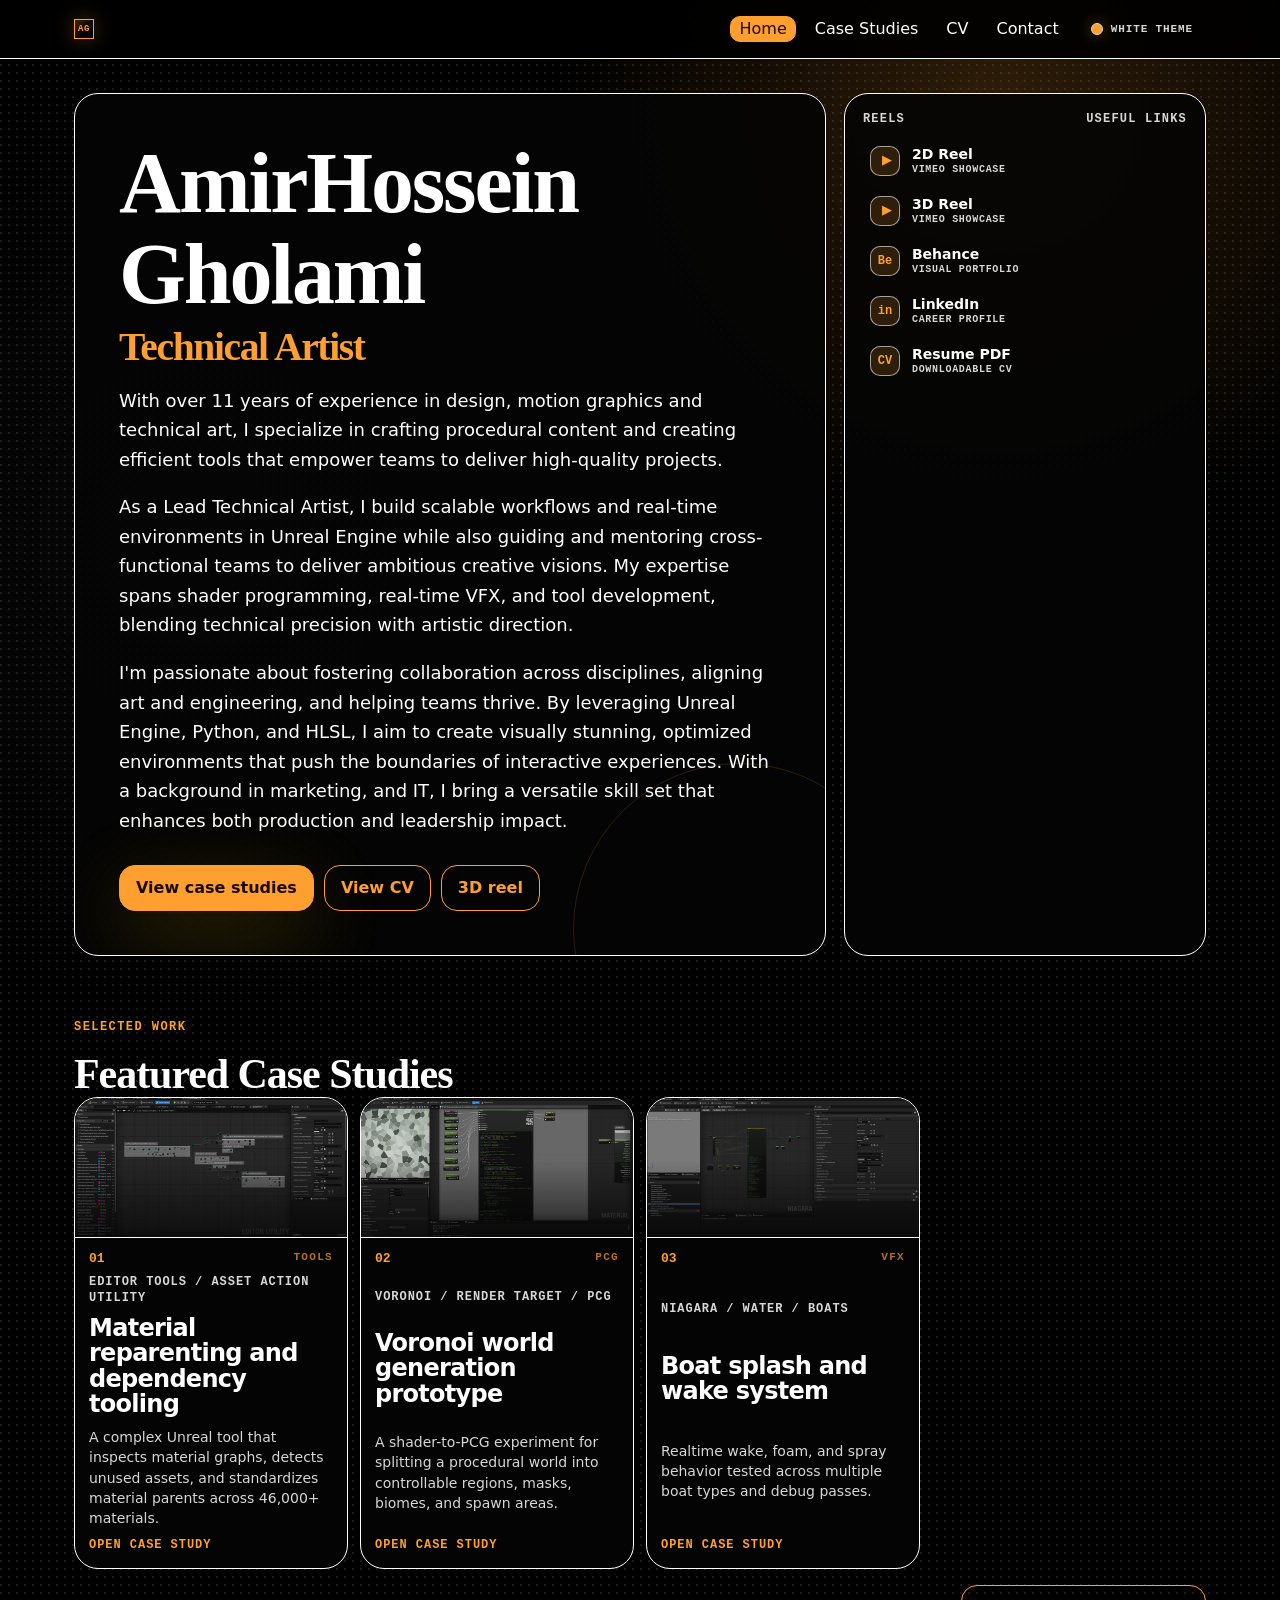
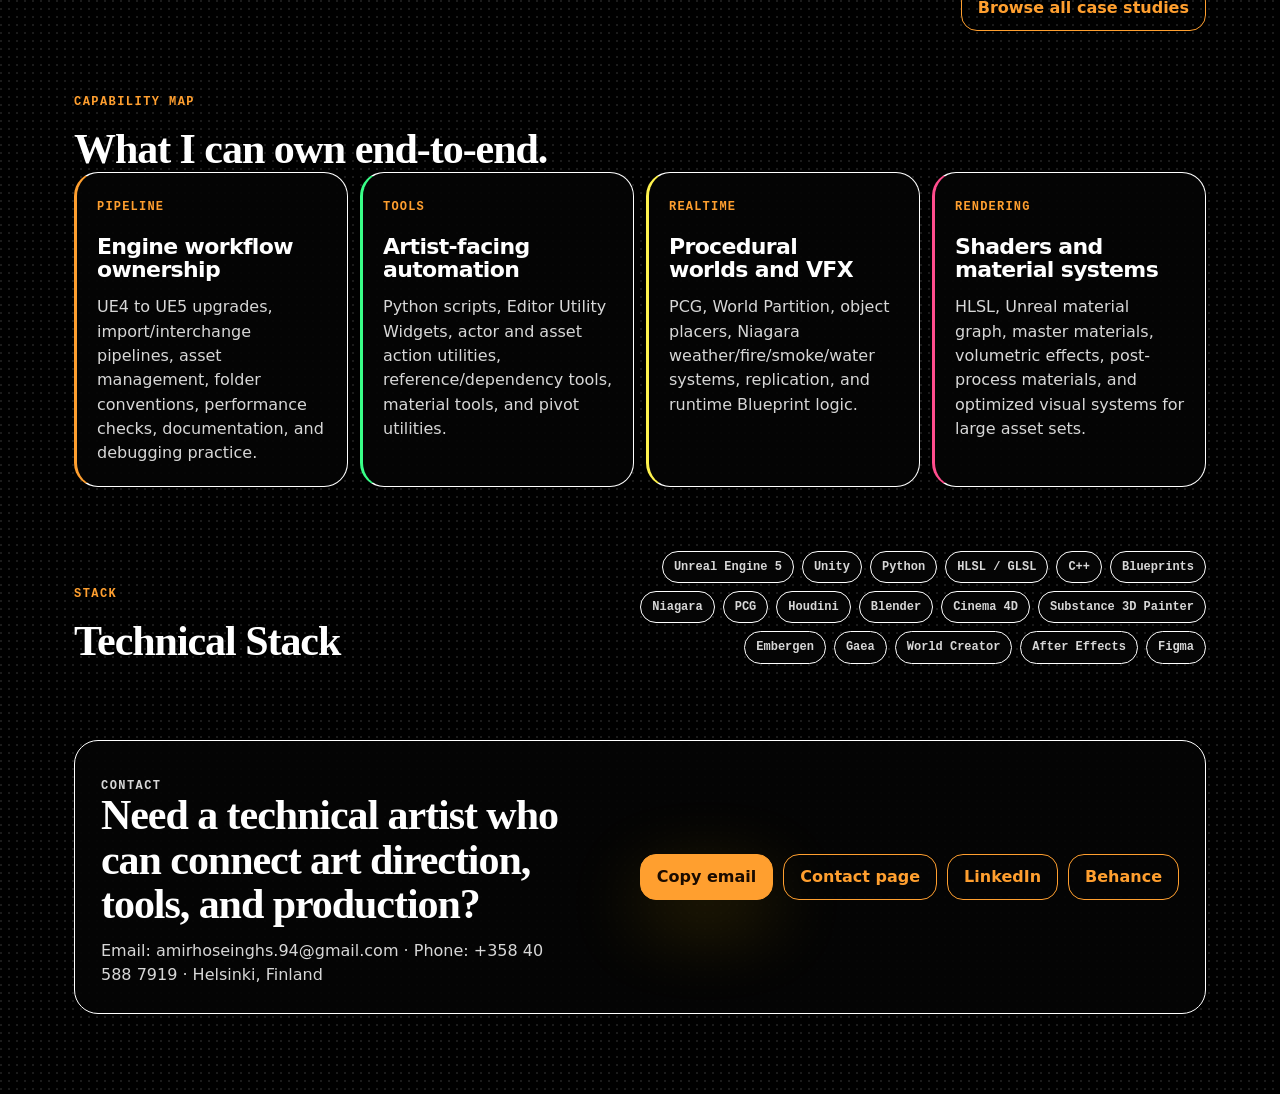
==== commit d5cd0f79: "Update to 3D, 2D reel to play inside the website" ====
--- a/index.html
+++ b/index.html
@@ -33,17 +33,21 @@
         <div class="action-row">
           <a class="primary-action" href="case-studies.html">View case studies</a>
           <a class="secondary-action" href="cv.html">View CV</a>
-          <a class="secondary-action" href="https://vimeo.com/789428774" target="_blank" rel="noreferrer">3D reel</a>
+          <a class="secondary-action" href="https://vimeo.com/789428774" data-vimeo-id="789428774" data-video-title="3D reel">3D reel</a>
         </div>
       </div>
       <aside class="hero-board reel-board" aria-label="Reels and useful links">
         <div class="board-topline"><span>Reels</span><span>Useful links</span></div>
         <div class="reel-card-grid">
-          <a class="reel-card reel-video" href="https://vimeo.com/789428774" target="_blank" rel="noreferrer">
+          <a class="reel-card reel-video" href="https://vimeo.com/808858494" data-vimeo-id="808858494" data-video-title="2D reel">
+            <span class="reel-thumb" aria-hidden="true"><span class="play-mark">▶</span></span>
+            <span class="reel-copy"><strong>2D Reel</strong><em>Vimeo showcase</em></span>
+          </a>
+          <a class="reel-card reel-video" href="https://vimeo.com/789428774" data-vimeo-id="789428774" data-video-title="3D reel">
             <span class="reel-thumb" aria-hidden="true"><span class="play-mark">▶</span></span>
             <span class="reel-copy"><strong>3D Reel</strong><em>Vimeo showcase</em></span>
           </a>
-          <a class="reel-card reel-behance" href="http://www.behance.net/amirzakeo" target="_blank" rel="noreferrer">
+          <a class="reel-card reel-behance" href="https://www.behance.net/amirzakeo" target="_blank" rel="noreferrer">
             <span class="reel-thumb" aria-hidden="true"><span>Be</span></span>
             <span class="reel-copy"><strong>Behance</strong><em>Visual portfolio</em></span>
           </a>
@@ -138,11 +142,21 @@
         <button class="primary-action" type="button" data-copy-email>Copy email</button>
         <a class="secondary-action" href="contact.html">Contact page</a>
         <a class="secondary-action" href="https://fi.linkedin.com/in/amirhosseingholami" target="_blank" rel="noreferrer">LinkedIn</a>
-        <a class="secondary-action" href="http://www.behance.net/amirzakeo" target="_blank" rel="noreferrer">Behance</a>
+        <a class="secondary-action" href="https://www.behance.net/amirzakeo" target="_blank" rel="noreferrer">Behance</a>
       </div>
     </section>
   </main>
 
+  <div class="video-modal" data-video-modal hidden>
+    <div class="video-modal-backdrop" data-video-close></div>
+    <section class="video-modal-panel" role="dialog" aria-modal="true" aria-labelledby="videoModalTitle">
+      <div class="video-modal-topline">
+        <h2 id="videoModalTitle">Reel</h2>
+        <button class="video-modal-close" type="button" data-video-close aria-label="Close reel video">Close</button>
+      </div>
+      <div class="video-modal-frame" data-video-frame></div>
+    </section>
+  </div>
   <div class="toast" id="toast" role="status" aria-live="polite">Email copied</div>
   <script src="js/portfolio.js"></script>
 </body>
--- a/css/portfolio.css
+++ b/css/portfolio.css
@@ -144,6 +144,8 @@
   -webkit-font-smoothing: antialiased;
 }
 
+body.has-open-modal { overflow: hidden; }
+
 a { color: inherit; text-decoration: none; }
 button { font: inherit; }
 img, svg, video, canvas, iframe { max-width: 100%; }
@@ -411,6 +413,55 @@
 .reel-copy strong { font-size: 14px; line-height: 1.05; }
 .reel-copy em { color: var(--muted); font: 700 10px/1.2 var(--font-mono); letter-spacing: .07em; text-transform: uppercase; font-style: normal; }
 
+.video-modal {
+  position: fixed;
+  inset: 0;
+  z-index: 80;
+  display: grid;
+  place-items: center;
+  padding: 24px;
+}
+
+.video-modal[hidden] { display: none; }
+.video-modal-backdrop { position: absolute; inset: 0; background: rgba(0, 0, 0, .78); backdrop-filter: blur(10px); }
+.video-modal-panel {
+  position: relative;
+  width: min(1040px, 100%);
+  border: 1px solid var(--border);
+  border-radius: var(--radius-lg);
+  background: var(--surface);
+  box-shadow: 0 30px 90px rgba(0, 0, 0, .44);
+  overflow: hidden;
+}
+
+.video-modal-topline {
+  display: flex;
+  align-items: center;
+  justify-content: space-between;
+  gap: 14px;
+  padding: 14px 16px;
+  border-bottom: 1px solid var(--border-soft);
+}
+
+.video-modal-topline h2 { margin: 0; font: 760 20px/1.1 var(--font-display); letter-spacing: -.02em; }
+.video-modal-close {
+  min-height: 34px;
+  padding: 0 12px;
+  border: 1px solid var(--accent);
+  border-radius: var(--radius-sm);
+  color: var(--accent);
+  background: transparent;
+  cursor: pointer;
+  font: 800 11px/1 var(--font-mono);
+  letter-spacing: .08em;
+  text-transform: uppercase;
+}
+
+.video-modal-close:hover,
+.video-modal-close:focus-visible { background: color-mix(in oklab, var(--accent) 12%, transparent); outline: none; }
+.video-modal-frame { aspect-ratio: 16 / 9; background: #000; }
+.video-modal-frame iframe { width: 100%; height: 100%; display: block; border: 0; }
+
 .section { margin-top: 64px; }
 .split-section, .section-head, .stack-section, .contact-band { display: grid; grid-template-columns: minmax(0, .9fr) minmax(300px, 1.1fr); gap: 22px; align-items: end; }
 .section-head:not(:has(.section-note)) { grid-template-columns: 1fr; }
@@ -468,6 +519,32 @@
 .contact-band { margin-top: 76px; padding: 26px; align-items: center; }
 .contact-band p { margin: 12px 0 0; color: var(--muted); }
 .contact-actions { justify-content: flex-end; }
+.compact-link-row {
+  flex-basis: 100%;
+  display: flex;
+  flex-wrap: wrap;
+  justify-content: flex-end;
+  gap: 8px;
+  margin-top: 2px;
+  font: 800 11px/1 var(--font-mono);
+  letter-spacing: .08em;
+  text-transform: uppercase;
+}
+.compact-link-row a {
+  padding: 7px 9px;
+  border: 1px solid color-mix(in oklab, var(--accent) 42%, transparent);
+  border-radius: var(--radius-sm);
+  color: var(--accent);
+  background: color-mix(in oklab, var(--accent) 7%, transparent);
+  transition: border-color var(--motion-fast) var(--ease-standard), background var(--motion-fast) var(--ease-standard), transform var(--motion-fast) var(--ease-standard);
+}
+.compact-link-row a:hover,
+.compact-link-row a:focus-visible {
+  border-color: var(--accent);
+  background: color-mix(in oklab, var(--accent) 14%, transparent);
+  transform: translateY(-1px);
+  outline: none;
+}
 
 .listing-hero { margin-bottom: 18px; }
 .case-study-index { margin-top: 18px; }
@@ -538,6 +615,7 @@
 }
 .cv-intro h1 { max-width: 13ch; }
 .cv-snapshot { padding: 20px; display: grid; gap: 12px; align-content: start; }
+.cv-snapshot .compact-link-row { justify-content: flex-start; margin-top: auto; padding-top: 2px; }
 .cv-stat { padding: 16px; border: 1px solid var(--border); border-radius: var(--radius-md); background: var(--surface-warm); }
 .cv-stat span { display: block; color: var(--accent); font: 800 clamp(34px, 5vw, 54px)/1 var(--font-mono); letter-spacing: -.08em; }
 .cv-stat p { margin: 10px 0 0; color: var(--muted); }
@@ -546,7 +624,8 @@
 .profile-card, .cv-list-card, .tool-card { padding: 20px; }
 .profile-card span, .tool-card span { color: var(--accent); font: 800 12px/1 var(--font-mono); text-transform: uppercase; letter-spacing: .1em; }
 .profile-card h3, .tool-card h3 { margin-top: 16px; font-size: 24px; }
-.profile-card p, .tool-card p, .cv-list-card li, .timeline-panel li { color: var(--muted); }
+.profile-card p, .tool-card p, .tool-card li, .cv-list-card li, .timeline-panel li { color: var(--muted); }
+.tool-card ul { margin: 14px 0 0; padding-left: 14px; display: grid; gap: 8px; }
 .timeline { position: relative; display: grid; gap: 18px; }
 .timeline-track {
   position: relative;
@@ -754,9 +833,9 @@
   overflow-x: auto;
   border: 1px solid var(--border);
   border-radius: var(--radius-sm);
-  background: #020202;
-}
-.article-card pre code { padding: 0; border: 0; background: transparent; white-space: pre; }
+  background: var(--surface-warm);
+}
+.article-card pre code { padding: 0; border: 0; color: var(--fg); background: transparent; white-space: pre; }
 .md-table-wrap { margin-top: 18px; overflow-x: auto; border: 1px solid var(--border); border-radius: var(--radius-sm); }
 .md-table { width: 100%; border-collapse: collapse; min-width: 620px; }
 .md-table th, .md-table td { padding: 12px 14px; border-bottom: 1px solid var(--border-soft); text-align: left; vertical-align: top; }
